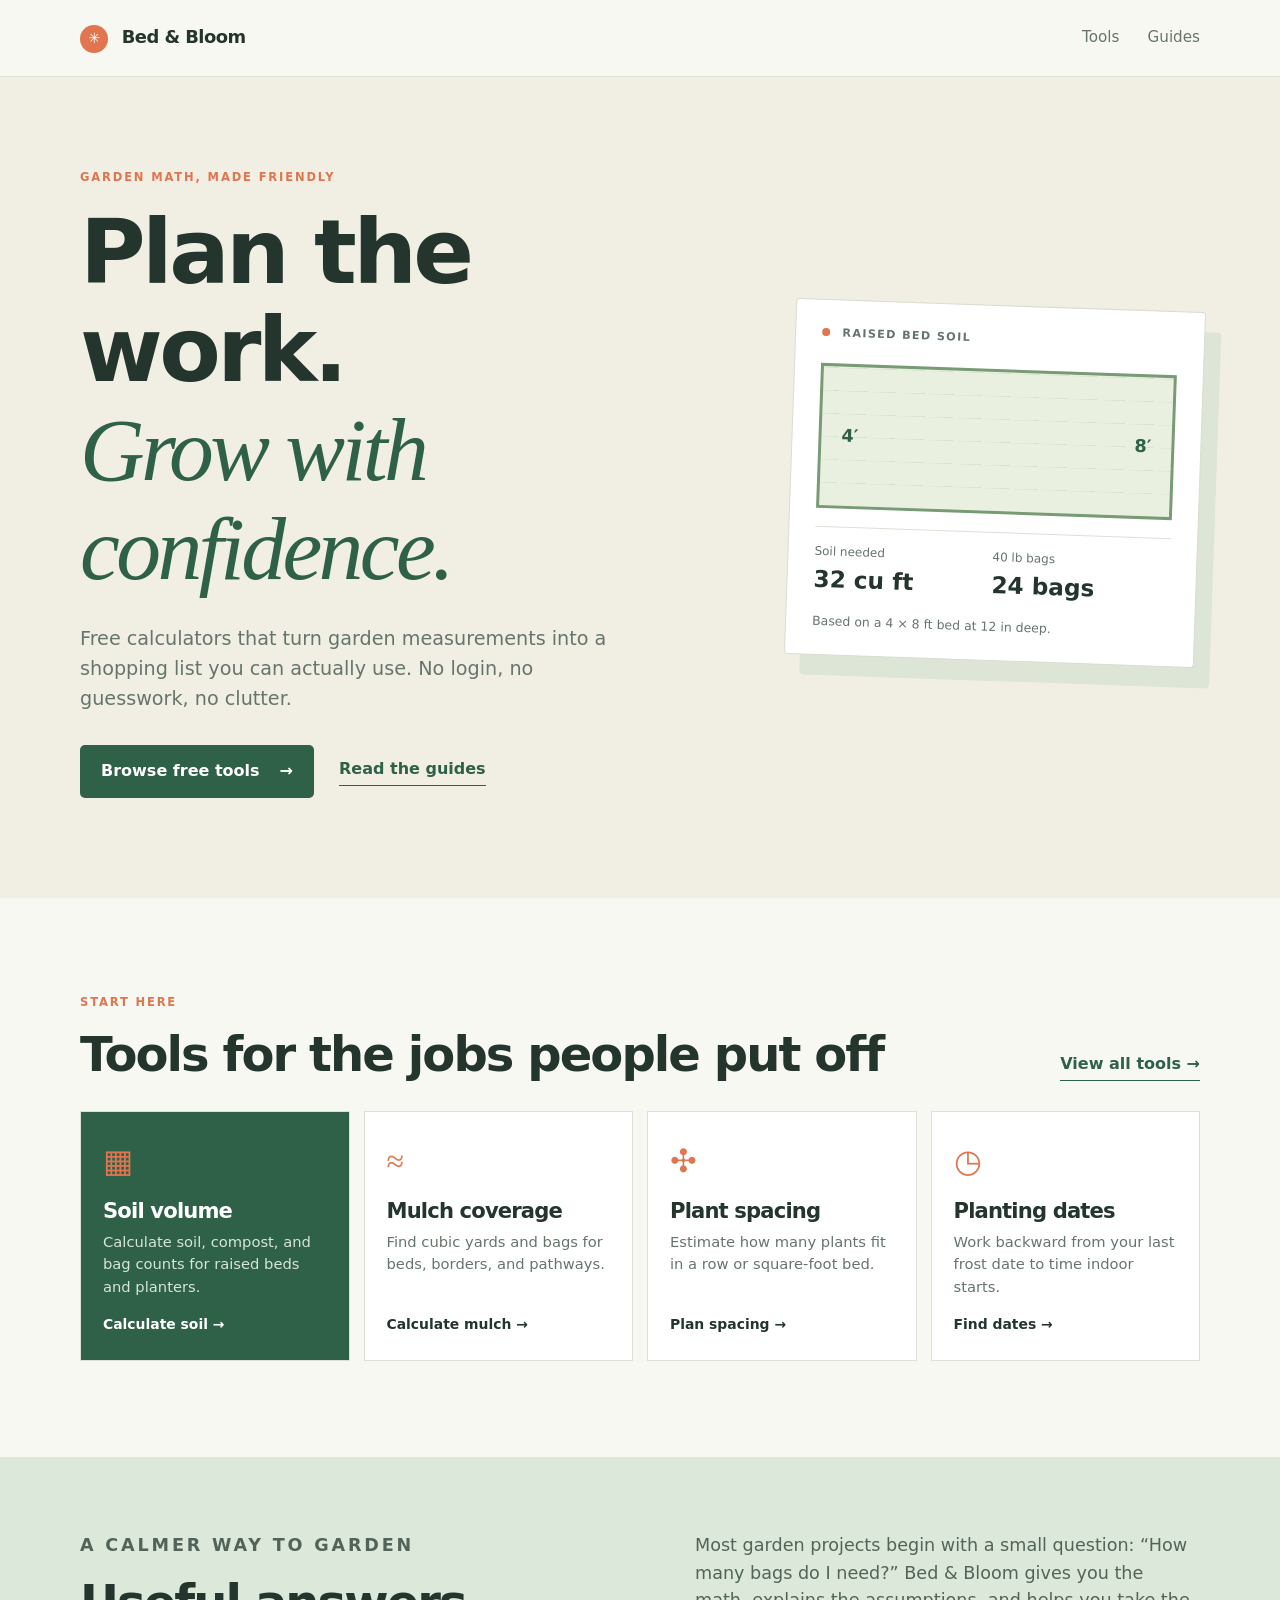
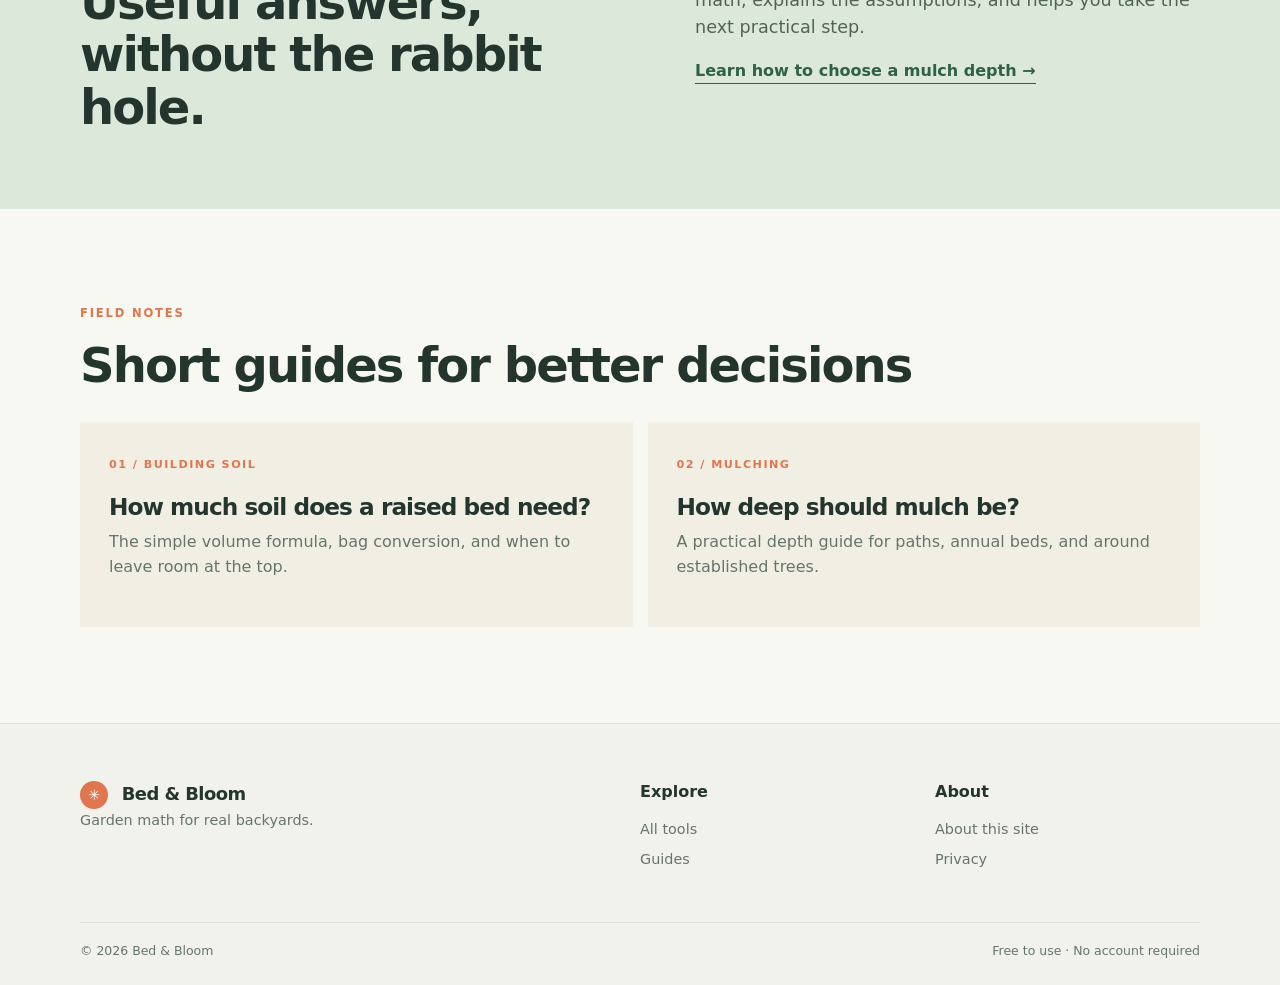
==== index.html @ dfd6903f "first commit" ====
<!doctype html>
<html lang="en">
<head>
  <meta charset="utf-8">
  <meta name="viewport" content="width=device-width, initial-scale=1">
  <title>Bed &amp; Bloom — simple garden calculators</title>
  <meta name="description" content="Free, no-signup garden calculators for soil, mulch, plant spacing, and planting dates. Get practical answers for your next garden project.">
  <link rel="canonical" href="https://bedandbloom.example/">
  <link rel="stylesheet" href="/assets/styles.css">
  <script type="application/ld+json">{"@context":"https://schema.org","@type":"WebSite","name":"Bed & Bloom","url":"https://bedandbloom.example/","description":"Simple garden calculators and planning guides."}</script>
</head>
<body>
  <header class="site-header"><div class="wrap nav"><a class="brand" href="/"><span class="brand-mark">✳</span> Bed &amp; Bloom</a><nav aria-label="Main navigation"><a href="/tools/">Tools</a><a href="/guides/">Guides</a></nav></div></header>
  <main>
    <section class="hero"><div class="wrap hero-grid"><div><p class="eyebrow">Garden math, made friendly</p><h1>Plan the work.<br><em>Grow with confidence.</em></h1><p class="lede">Free calculators that turn garden measurements into a shopping list you can actually use. No login, no guesswork, no clutter.</p><div class="hero-actions"><a class="button button-primary" href="/tools/">Browse free tools <span>→</span></a><a class="text-link" href="/guides/">Read the guides</a></div></div><div class="hero-card" aria-label="Example calculator result"><div class="card-top"><span class="status-dot"></span> RAISED BED SOIL</div><div class="sketch-bed"><span>4′</span><span>8′</span></div><div class="result-row"><div><small>Soil needed</small><strong>32 cu ft</strong></div><div><small>40 lb bags</small><strong>24 bags</strong></div></div><p class="card-note">Based on a 4 × 8 ft bed at 12 in deep.</p></div></div></section>
    <section class="section wrap"><div class="section-heading"><div><p class="eyebrow">Start here</p><h2>Tools for the jobs people put off</h2></div><a class="text-link" href="/tools/">View all tools →</a></div><div class="tool-grid"><a class="tool-card featured" href="/tools/soil-calculator/"><span class="tool-icon">▦</span><h3>Soil volume</h3><p>Calculate soil, compost, and bag counts for raised beds and planters.</p><span class="card-link">Calculate soil →</span></a><a class="tool-card" href="/tools/mulch-calculator/"><span class="tool-icon">≈</span><h3>Mulch coverage</h3><p>Find cubic yards and bags for beds, borders, and pathways.</p><span class="card-link">Calculate mulch →</span></a><a class="tool-card" href="/tools/plant-spacing/"><span class="tool-icon">✣</span><h3>Plant spacing</h3><p>Estimate how many plants fit in a row or square-foot bed.</p><span class="card-link">Plan spacing →</span></a><a class="tool-card" href="/tools/planting-dates/"><span class="tool-icon">◷</span><h3>Planting dates</h3><p>Work backward from your last frost date to time indoor starts.</p><span class="card-link">Find dates →</span></a></div></section>
    <section class="split-section"><div class="wrap split"><div><p class="eyebrow">A calmer way to garden</p><h2>Useful answers, without the rabbit hole.</h2></div><div><p>Most garden projects begin with a small question: “How many bags do I need?” Bed &amp; Bloom gives you the math, explains the assumptions, and helps you take the next practical step.</p><a class="text-link" href="/guides/how-deep-should-mulch-be/">Learn how to choose a mulch depth →</a></div></div></section>
    <section class="section wrap"><div class="section-heading"><div><p class="eyebrow">Field notes</p><h2>Short guides for better decisions</h2></div></div><div class="guide-grid"><a class="guide-card" href="/guides/raised-bed-soil-mix/"><span>01 / BUILDING SOIL</span><h3>How much soil does a raised bed need?</h3><p>The simple volume formula, bag conversion, and when to leave room at the top.</p></a><a class="guide-card" href="/guides/how-deep-should-mulch-be/"><span>02 / MULCHING</span><h3>How deep should mulch be?</h3><p>A practical depth guide for paths, annual beds, and around established trees.</p></a></div></section>
  </main>
  <footer class="site-footer"><div class="wrap footer-grid"><div><a class="brand" href="/"><span class="brand-mark">✳</span> Bed &amp; Bloom</a><p>Garden math for real backyards.</p></div><div><strong>Explore</strong><a href="/tools/">All tools</a><a href="/guides/">Guides</a></div><div><strong>About</strong><a href="/about/">About this site</a><a href="/privacy/">Privacy</a></div></div><div class="wrap footer-bottom"><span>© 2026 Bed &amp; Bloom</span><span>Free to use · No account required</span></div></footer>
  <script src="/assets/site.js" defer></script>
</body></html>
---- assets/styles.css ----
:root{--ink:#23352d;--muted:#66756c;--paper:#f8f8f3;--cream:#f1efe4;--sage:#dce8d9;--green:#2f6048;--orange:#df7650;--line:#dce1d7;--white:#fff}*{box-sizing:border-box}html{scroll-behavior:smooth}body{margin:0;background:var(--paper);color:var(--ink);font-family:Inter,ui-sans-serif,system-ui,-apple-system,"Segoe UI",sans-serif;line-height:1.55}a{color:inherit;text-decoration:none}.wrap{width:min(1120px,calc(100% - 40px));margin:auto}.site-header{background:var(--paper);border-bottom:1px solid var(--line)}.nav{height:76px;display:flex;align-items:center;justify-content:space-between}.brand{font-weight:800;letter-spacing:-.03em;font-size:1.12rem}.brand-mark{display:inline-grid;place-items:center;background:var(--orange);color:#fff;border-radius:50%;width:28px;height:28px;margin-right:8px;font-size:.9rem}nav{display:flex;gap:28px;color:var(--muted);font-size:.95rem}nav a:hover,.text-link:hover{color:var(--orange)}.hero{background:var(--cream);padding:92px 0 100px}.hero-grid{display:grid;grid-template-columns:1fr 410px;gap:90px;align-items:center}.eyebrow{font-size:.72rem;letter-spacing:.16em;text-transform:uppercase;color:var(--orange);font-weight:800;margin:0 0 16px}h1,h2,h3,p{margin-top:0}h1,h2,h3{line-height:1.1;letter-spacing:-.04em}h1{font-size:clamp(3.2rem,7vw,5.8rem);margin-bottom:25px}h1 em{font-family:Georgia,serif;font-weight:400;color:var(--green)}.lede{font-size:1.2rem;color:var(--muted);max-width:530px;margin-bottom:32px}.hero-actions{display:flex;gap:25px;align-items:center}.button{display:inline-flex;gap:20px;align-items:center;padding:14px 21px;border-radius:5px;font-weight:750}.button-primary{background:var(--green);color:#fff}.button-primary:hover{background:#224d38}.text-link{font-weight:750;color:var(--green);border-bottom:1px solid currentColor;padding-bottom:3px}.hero-card{background:var(--white);border:1px solid #d8ddd1;border-radius:4px;padding:24px 26px;box-shadow:16px 20px 0 #dce5d6;transform:rotate(2deg)}.card-top{font-size:.7rem;letter-spacing:.12em;font-weight:800;color:var(--muted)}.status-dot{display:inline-block;width:8px;height:8px;border-radius:50%;background:var(--orange);margin-right:7px}.sketch-bed{height:145px;border:3px solid #789a75;background:repeating-linear-gradient(0deg,#e9f0df,#e9f0df 22px,#d3e2ca 23px);margin:22px 0 18px;display:flex;align-items:center;justify-content:space-between;padding:0 20px;color:var(--green);font-weight:800;font-size:1.1rem}.result-row{display:grid;grid-template-columns:1fr 1fr;border-top:1px solid var(--line);padding-top:15px}.result-row small{display:block;color:var(--muted);font-size:.75rem}.result-row strong{font-size:1.45rem}.card-note{font-size:.78rem;color:var(--muted);margin:14px 0 0}.section{padding-top:96px;padding-bottom:96px}.section-heading{display:flex;justify-content:space-between;align-items:end;margin-bottom:30px}h2{font-size:clamp(2rem,4vw,3rem);margin-bottom:0}.tool-grid{display:grid;grid-template-columns:repeat(4,1fr);gap:14px}.tool-card{background:#fff;border:1px solid var(--line);padding:25px 22px;min-height:245px;display:flex;flex-direction:column;transition:transform .2s,box-shadow .2s}.tool-card:hover{transform:translateY(-4px);box-shadow:0 12px 25px #23352d12}.tool-card.featured{background:var(--green);color:#fff}.tool-card.featured p{color:#d6e6d8}.tool-icon{font-size:2rem;color:var(--orange);font-family:Georgia,serif}.tool-card h3{font-size:1.32rem;margin:13px 0 8px}.tool-card p{color:var(--muted);font-size:.92rem}.card-link{margin-top:auto;font-size:.87rem;font-weight:800}.split-section{background:var(--sage);padding:75px 0}.split{display:grid;grid-template-columns:1fr 1fr;gap:110px}.split p{color:#526459;font-size:1.1rem}.guide-grid{display:grid;grid-template-columns:1fr 1fr;gap:15px}.guide-card{background:var(--cream);padding:29px;min-height:205px}.guide-card:hover{background:var(--sage)}.guide-card span{font-size:.7rem;letter-spacing:.13em;font-weight:800;color:var(--orange)}.guide-card h3{font-size:1.45rem;margin:19px 0 10px}.guide-card p{color:var(--muted);margin-bottom:0}.site-footer{border-top:1px solid var(--line);padding:56px 0 25px;background:#f1f2eb}.footer-grid{display:grid;grid-template-columns:2fr 1fr 1fr;gap:30px}.footer-grid p{color:var(--muted);font-size:.9rem}.footer-grid strong{display:block;margin-bottom:14px}.footer-grid a:not(.brand){display:block;color:var(--muted);font-size:.9rem;margin:7px 0}.footer-bottom{border-top:1px solid var(--line);margin-top:45px;padding-top:18px;display:flex;justify-content:space-between;color:var(--muted);font-size:.78rem}
.page-hero{padding:70px 0 55px;background:var(--cream)}.page-hero h1{font-size:clamp(2.8rem,6vw,4.5rem);margin-bottom:15px}.page-hero .lede{margin:0;max-width:650px}.tool-layout{display:grid;grid-template-columns:1.05fr .95fr;gap:35px;padding:65px 0 100px}.calculator,.answer-card{background:#fff;border:1px solid var(--line);padding:30px}.calculator h2,.answer-card h2{font-size:1.65rem;margin-bottom:22px}.field-grid{display:grid;grid-template-columns:1fr 1fr;gap:16px}.field{margin-bottom:18px}.field label{display:block;font-size:.84rem;font-weight:700;margin-bottom:7px}.field input,.field select{width:100%;border:1px solid #cbd4c7;border-radius:3px;padding:12px;background:#fcfdf9;font:inherit;color:var(--ink)}.field input:focus,.field select:focus{outline:2px solid #9ebd9e;border-color:var(--green)}.button-full{width:100%;border:0;cursor:pointer;justify-content:center;font:inherit;margin-top:4px}.answer-card{background:var(--green);color:#fff;min-height:330px}.answer-card .eyebrow{color:#b9d5b3}.answer-card p{color:#d7e7d8}.answer-number{font-size:3.8rem;letter-spacing:-.06em;font-weight:800;line-height:1;margin:28px 0 4px}.answer-unit{color:#b9d5b3;font-weight:700}.answer-details{border-top:1px solid #557965;margin-top:25px;padding-top:17px;font-size:.9rem;color:#d7e7d8}.answer-details strong{color:#fff}.note{font-size:.82rem;color:var(--muted);margin-top:18px}.prose{max-width:720px;padding:70px 0 100px}.prose h2{font-size:2rem;margin-top:45px;margin-bottom:13px}.prose p,.prose li{color:#526159;font-size:1.05rem}.prose li{margin:8px 0}.crumbs{font-size:.8rem;color:var(--muted);padding-top:25px}.ad-slot{border:1px dashed #c9d0c2;color:#9aa59a;text-align:center;min-height:90px;display:grid;place-items:center;font-size:.7rem;letter-spacing:.12em;margin:30px auto;max-width:970px}
@media(max-width:800px){.wrap{width:min(100% - 28px,600px)}.hero{padding:60px 0 70px}.hero-grid,.tool-layout,.split{grid-template-columns:1fr;gap:45px}.hero-card{max-width:410px;margin:auto}.tool-grid{grid-template-columns:1fr 1fr}.section{padding:65px 0}.section-heading{align-items:start;gap:15px;flex-direction:column}.guide-grid{grid-template-columns:1fr}.footer-grid{grid-template-columns:1fr 1fr}.footer-grid>div:first-child{grid-column:1/-1}.footer-bottom{gap:10px;flex-direction:column}}
@media(max-width:450px){h1{font-size:3rem}.tool-grid{grid-template-columns:1fr}.field-grid{grid-template-columns:1fr}.hero-actions{align-items:start;flex-direction:column}.footer-grid{grid-template-columns:1fr}}
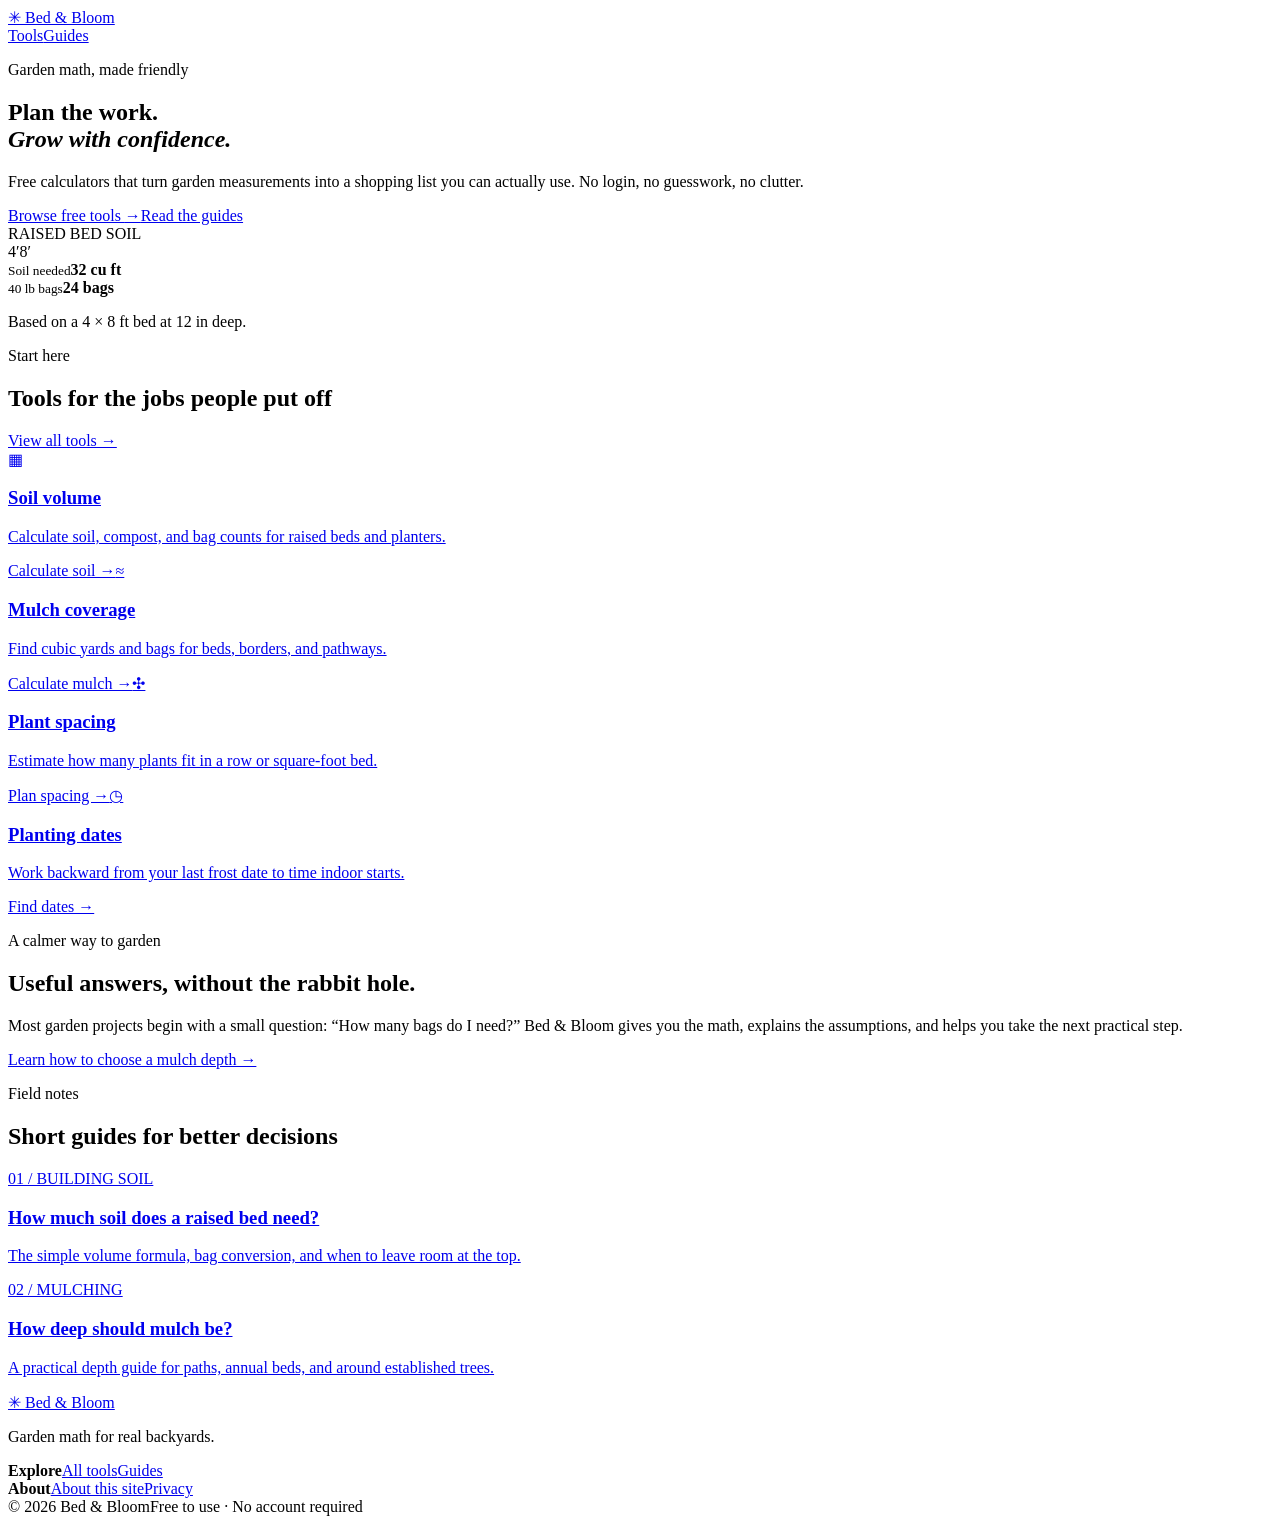
==== commit 5ecfdcae: "css and js fixed" ====
--- a/index.html
+++ b/index.html
@@ -5,18 +5,18 @@
   <meta name="viewport" content="width=device-width, initial-scale=1">
   <title>Bed &amp; Bloom — simple garden calculators</title>
   <meta name="description" content="Free, no-signup garden calculators for soil, mulch, plant spacing, and planting dates. Get practical answers for your next garden project.">
-  <link rel="canonical" href="https://bedandbloom.example/">
-  <link rel="stylesheet" href="/assets/styles.css">
-  <script type="application/ld+json">{"@context":"https://schema.org","@type":"WebSite","name":"Bed & Bloom","url":"https://bedandbloom.example/","description":"Simple garden calculators and planning guides."}</script>
+  <link rel="canonical" href="https://santhosh-0702.github.io/bed-and-bloom/">
+  <link rel="stylesheet" href="/bed-and-bloom/assets/styles.css">
+  <script type="application/ld+json">{"@context":"https://schema.org","@type":"WebSite","name":"Bed & Bloom","url":"https://santhosh-0702.github.io/bed-and-bloom/","description":"Simple garden calculators and planning guides."}</script>
 </head>
 <body>
-  <header class="site-header"><div class="wrap nav"><a class="brand" href="/"><span class="brand-mark">✳</span> Bed &amp; Bloom</a><nav aria-label="Main navigation"><a href="/tools/">Tools</a><a href="/guides/">Guides</a></nav></div></header>
+  <header class="site-header"><div class="wrap nav"><a class="brand" href="/bed-and-bloom/"><span class="brand-mark">✳</span> Bed &amp; Bloom</a><nav aria-label="Main navigation"><a href="/bed-and-bloom/tools/">Tools</a><a href="/bed-and-bloom/guides/">Guides</a></nav></div></header>
   <main>
-    <section class="hero"><div class="wrap hero-grid"><div><p class="eyebrow">Garden math, made friendly</p><h1>Plan the work.<br><em>Grow with confidence.</em></h1><p class="lede">Free calculators that turn garden measurements into a shopping list you can actually use. No login, no guesswork, no clutter.</p><div class="hero-actions"><a class="button button-primary" href="/tools/">Browse free tools <span>→</span></a><a class="text-link" href="/guides/">Read the guides</a></div></div><div class="hero-card" aria-label="Example calculator result"><div class="card-top"><span class="status-dot"></span> RAISED BED SOIL</div><div class="sketch-bed"><span>4′</span><span>8′</span></div><div class="result-row"><div><small>Soil needed</small><strong>32 cu ft</strong></div><div><small>40 lb bags</small><strong>24 bags</strong></div></div><p class="card-note">Based on a 4 × 8 ft bed at 12 in deep.</p></div></div></section>
-    <section class="section wrap"><div class="section-heading"><div><p class="eyebrow">Start here</p><h2>Tools for the jobs people put off</h2></div><a class="text-link" href="/tools/">View all tools →</a></div><div class="tool-grid"><a class="tool-card featured" href="/tools/soil-calculator/"><span class="tool-icon">▦</span><h3>Soil volume</h3><p>Calculate soil, compost, and bag counts for raised beds and planters.</p><span class="card-link">Calculate soil →</span></a><a class="tool-card" href="/tools/mulch-calculator/"><span class="tool-icon">≈</span><h3>Mulch coverage</h3><p>Find cubic yards and bags for beds, borders, and pathways.</p><span class="card-link">Calculate mulch →</span></a><a class="tool-card" href="/tools/plant-spacing/"><span class="tool-icon">✣</span><h3>Plant spacing</h3><p>Estimate how many plants fit in a row or square-foot bed.</p><span class="card-link">Plan spacing →</span></a><a class="tool-card" href="/tools/planting-dates/"><span class="tool-icon">◷</span><h3>Planting dates</h3><p>Work backward from your last frost date to time indoor starts.</p><span class="card-link">Find dates →</span></a></div></section>
-    <section class="split-section"><div class="wrap split"><div><p class="eyebrow">A calmer way to garden</p><h2>Useful answers, without the rabbit hole.</h2></div><div><p>Most garden projects begin with a small question: “How many bags do I need?” Bed &amp; Bloom gives you the math, explains the assumptions, and helps you take the next practical step.</p><a class="text-link" href="/guides/how-deep-should-mulch-be/">Learn how to choose a mulch depth →</a></div></div></section>
-    <section class="section wrap"><div class="section-heading"><div><p class="eyebrow">Field notes</p><h2>Short guides for better decisions</h2></div></div><div class="guide-grid"><a class="guide-card" href="/guides/raised-bed-soil-mix/"><span>01 / BUILDING SOIL</span><h3>How much soil does a raised bed need?</h3><p>The simple volume formula, bag conversion, and when to leave room at the top.</p></a><a class="guide-card" href="/guides/how-deep-should-mulch-be/"><span>02 / MULCHING</span><h3>How deep should mulch be?</h3><p>A practical depth guide for paths, annual beds, and around established trees.</p></a></div></section>
+    <section class="hero"><div class="wrap hero-grid"><div><p class="eyebrow">Garden math, made friendly</p><h1>Plan the work.<br><em>Grow with confidence.</em></h1><p class="lede">Free calculators that turn garden measurements into a shopping list you can actually use. No login, no guesswork, no clutter.</p><div class="hero-actions"><a class="button button-primary" href="/bed-and-bloom/tools/">Browse free tools <span>→</span></a><a class="text-link" href="/bed-and-bloom/guides/">Read the guides</a></div></div><div class="hero-card" aria-label="Example calculator result"><div class="card-top"><span class="status-dot"></span> RAISED BED SOIL</div><div class="sketch-bed"><span>4′</span><span>8′</span></div><div class="result-row"><div><small>Soil needed</small><strong>32 cu ft</strong></div><div><small>40 lb bags</small><strong>24 bags</strong></div></div><p class="card-note">Based on a 4 × 8 ft bed at 12 in deep.</p></div></div></section>
+    <section class="section wrap"><div class="section-heading"><div><p class="eyebrow">Start here</p><h2>Tools for the jobs people put off</h2></div><a class="text-link" href="/bed-and-bloom/tools/">View all tools →</a></div><div class="tool-grid"><a class="tool-card featured" href="/bed-and-bloom/tools/soil-calculator/"><span class="tool-icon">▦</span><h3>Soil volume</h3><p>Calculate soil, compost, and bag counts for raised beds and planters.</p><span class="card-link">Calculate soil →</span></a><a class="tool-card" href="/bed-and-bloom/tools/mulch-calculator/"><span class="tool-icon">≈</span><h3>Mulch coverage</h3><p>Find cubic yards and bags for beds, borders, and pathways.</p><span class="card-link">Calculate mulch →</span></a><a class="tool-card" href="/bed-and-bloom/tools/plant-spacing/"><span class="tool-icon">✣</span><h3>Plant spacing</h3><p>Estimate how many plants fit in a row or square-foot bed.</p><span class="card-link">Plan spacing →</span></a><a class="tool-card" href="/bed-and-bloom/tools/planting-dates/"><span class="tool-icon">◷</span><h3>Planting dates</h3><p>Work backward from your last frost date to time indoor starts.</p><span class="card-link">Find dates →</span></a></div></section>
+    <section class="split-section"><div class="wrap split"><div><p class="eyebrow">A calmer way to garden</p><h2>Useful answers, without the rabbit hole.</h2></div><div><p>Most garden projects begin with a small question: “How many bags do I need?” Bed &amp; Bloom gives you the math, explains the assumptions, and helps you take the next practical step.</p><a class="text-link" href="/bed-and-bloom/guides/how-deep-should-mulch-be/">Learn how to choose a mulch depth →</a></div></div></section>
+    <section class="section wrap"><div class="section-heading"><div><p class="eyebrow">Field notes</p><h2>Short guides for better decisions</h2></div></div><div class="guide-grid"><a class="guide-card" href="/bed-and-bloom/guides/raised-bed-soil-mix/"><span>01 / BUILDING SOIL</span><h3>How much soil does a raised bed need?</h3><p>The simple volume formula, bag conversion, and when to leave room at the top.</p></a><a class="guide-card" href="/bed-and-bloom/guides/how-deep-should-mulch-be/"><span>02 / MULCHING</span><h3>How deep should mulch be?</h3><p>A practical depth guide for paths, annual beds, and around established trees.</p></a></div></section>
   </main>
-  <footer class="site-footer"><div class="wrap footer-grid"><div><a class="brand" href="/"><span class="brand-mark">✳</span> Bed &amp; Bloom</a><p>Garden math for real backyards.</p></div><div><strong>Explore</strong><a href="/tools/">All tools</a><a href="/guides/">Guides</a></div><div><strong>About</strong><a href="/about/">About this site</a><a href="/privacy/">Privacy</a></div></div><div class="wrap footer-bottom"><span>© 2026 Bed &amp; Bloom</span><span>Free to use · No account required</span></div></footer>
-  <script src="/assets/site.js" defer></script>
+  <footer class="site-footer"><div class="wrap footer-grid"><div><a class="brand" href="/bed-and-bloom/"><span class="brand-mark">✳</span> Bed &amp; Bloom</a><p>Garden math for real backyards.</p></div><div><strong>Explore</strong><a href="/bed-and-bloom/tools/">All tools</a><a href="/bed-and-bloom/guides/">Guides</a></div><div><strong>About</strong><a href="/bed-and-bloom/about/">About this site</a><a href="/bed-and-bloom/privacy/">Privacy</a></div></div><div class="wrap footer-bottom"><span>© 2026 Bed &amp; Bloom</span><span>Free to use · No account required</span></div></footer>
+  <script src="/bed-and-bloom/assets/site.js" defer></script>
 </body></html>
